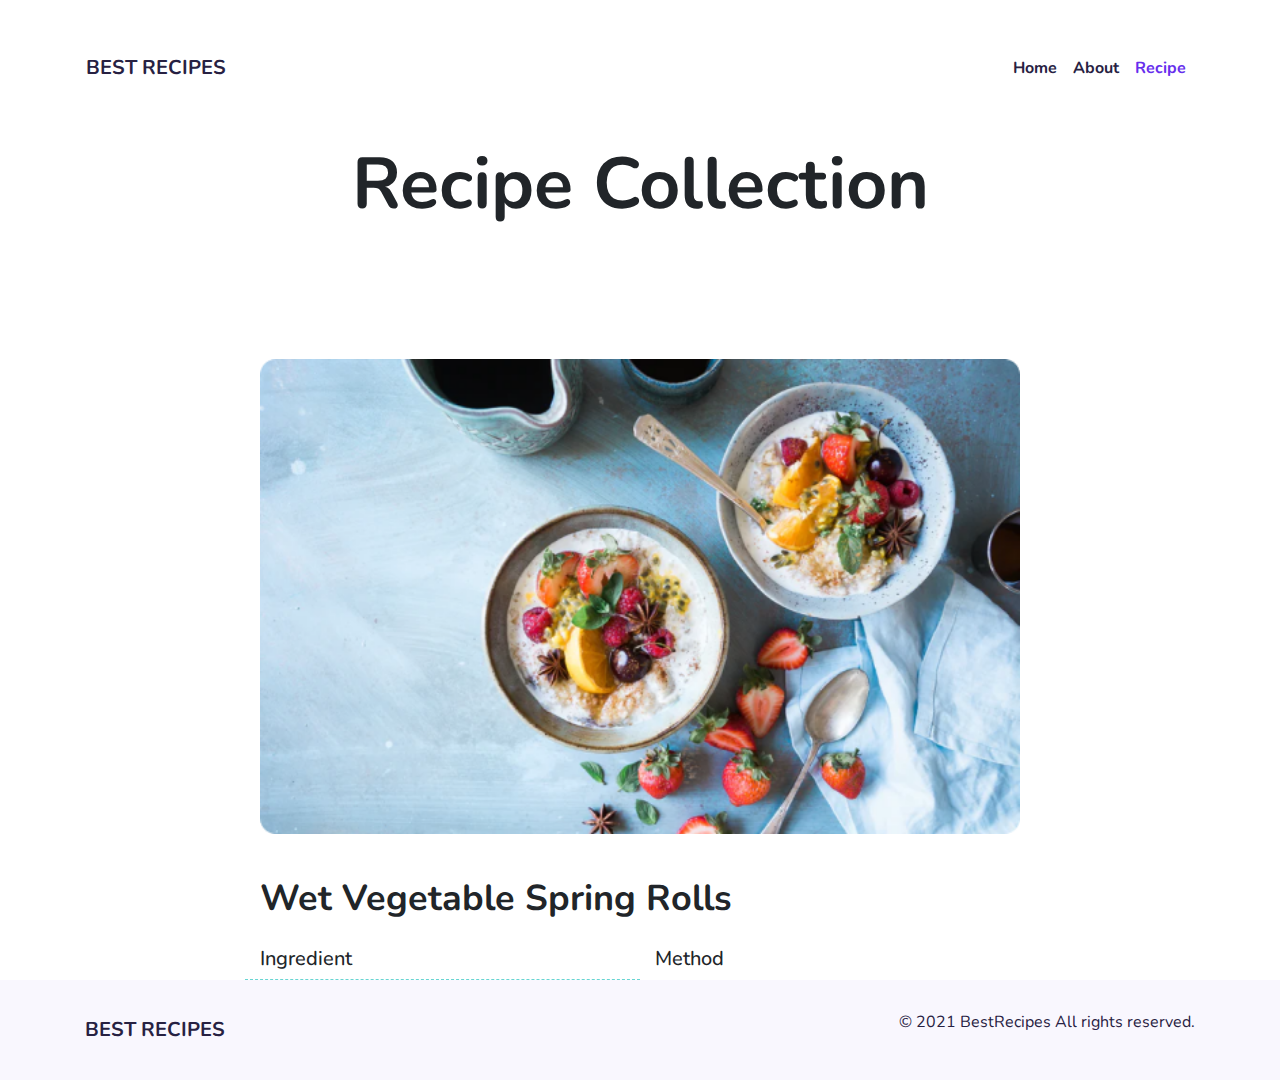
==== recipe.html @ c8ea43b0 "feat: create about page" ====
<!DOCTYPE html>
<html lang="en">
  <head>
    <meta charset="UTF-8" />
    <meta http-equiv="X-UA-Compatible" content="IE=edge" />
    <meta name="viewport" content="width=device-width, initial-scale=1.0" />
    <meta
      name="description"
      content="find recipes of very deliciouse food here"
    />
    <title>Recipe Collection</title>
    <link
      rel="stylesheet"
      href="https://cdn.jsdelivr.net/npm/bootstrap@4.0.0/dist/css/bootstrap.min.css"
      integrity="sha384-Gn5384xqQ1aoWXA+058RXPxPg6fy4IWvTNh0E263XmFcJlSAwiGgFAW/dAiS6JXm"
      crossorigin="anonymous"
    />
    <link
      rel="stylesheet"
      href="https://cdnjs.cloudflare.com/ajax/libs/font-awesome/6.4.0/css/all.min.css"
      integrity="sha512-iecdLmaskl7CVkqkXNQ/ZH/XLlvWZOJyj7Yy7tcenmpD1ypASozpmT/E0iPtmFIB46ZmdtAc9eNBvH0H/ZpiBw=="
      crossorigin="anonymous"
      referrerpolicy="no-referrer"
    />
    <link rel="preconnect" href="https://fonts.googleapis.com" />
    <link rel="preconnect" href="https://fonts.gstatic.com" crossorigin />
    <link
      href="https://fonts.googleapis.com/css2?family=Nunito:wght@400;700&display=swap"
      rel="stylesheet"
    />
    <link rel="stylesheet" href="/css/style.css" />
  </head>
  <body class="recipe-page">
    <nav class="container navbar navbar-expand-md">
      <a class="navbar-brand" href="/">BEST RECIPES</a>
      <button
        class="navbar-toggler"
        type="button"
        data-toggle="collapse"
        data-target="#navbarSupportedContent"
        aria-controls="navbarSupportedContent"
        aria-expanded="false"
        aria-label="Toggle navigation"
      >
        <span class="navbar-toggler-icon"></span>
      </button>

      <div class="collapse navbar-collapse" id="navbarSupportedContent">
        <ul class="navbar-nav ml-auto">
          <li class="nav-item">
            <a class="nav-link" href="/"
              >Home <span class="sr-only">(current)</span></a
            >
          </li>
          <li class="nav-item">
            <a class="nav-link" href="/about.html">About</a>
          </li>
          <li class="nav-item active">
            <a class="nav-link" href="/recipe.html">Recipe</a>
          </li>
        </ul>
      </div>
    </nav>

    <h1 class="text-center">Recipe Collection</h1>

    <div class="container">
      <div class="recipe-box">
        <img
          src="/images/food/Wet-Vegetable-Spring-Rolls-1.png"
          alt="Wet-Vegetable-Spring-Rolls"
        />
        <h3 class="mb-4">Wet Vegetable Spring Rolls</h3>
        <div class="row">
          <div class="recipe-ingredient col blue-dashed-border">
            <h5>Ingredient</h5>
          </div>
          <div class="recipe-method col">
            <h5>Method</h5>
          </div>
        </div>
      </div>
    </div>
    <footer>
      <div class="container d-flex justify-content-between">
        <a class="navbar-brand" href="/">BEST RECIPES</a>
        <div>
          <i class="fab fa-facebook-square"></i>
          <i class="fab fa-instagram"></i>
          <i class="fab fa-linkedin"></i>
        </div>
        <p>© 2021 BestRecipes All rights reserved.</p>
      </div>
    </footer>
    <script
      src="https://code.jquery.com/jquery-3.2.1.slim.min.js"
      integrity="sha384-KJ3o2DKtIkvYIK3UENzmM7KCkRr/rE9/Qpg6aAZGJwFDMVNA/GpGFF93hXpG5KkN"
      crossorigin="anonymous"
    ></script>
    <script
      src="https://cdn.jsdelivr.net/npm/popper.js@1.12.9/dist/umd/popper.min.js"
      integrity="sha384-ApNbgh9B+Y1QKtv3Rn7W3mgPxhU9K/ScQsAP7hUibX39j7fakFPskvXusvfa0b4Q"
      crossorigin="anonymous"
    ></script>
    <script
      src="https://cdn.jsdelivr.net/npm/bootstrap@4.0.0/dist/js/bootstrap.min.js"
      integrity="sha384-JZR6Spejh4U02d8jOt6vLEHfe/JQGiRRSQQxSfFWpi1MquVdAyjUar5+76PVCmYl"
      crossorigin="anonymous"
    ></script>
  </body>
</html>
---- css/style.css ----
:root {
  --primary: #662eed;
  --gray-text: #272142;
  --light-gray: #f9f7fe;
  --midnightblue: #272142;
}

body {
  font-family: "Nunito", sans-serif;
  margin: 0;
}

h1,
h2,
h3,
h4 {
  font-weight: 700;
}

h1 {
  font-size: 72px;
  line-height: 98px;
}

h2 {
  font-size: 64px;
  line-height: 87px;
}

h3 {
  font-size: 36px;
  line-height: 49px;
}

h4 {
  font-size: 24px;
  line-height: 33px;
}

@media (min-width: 992) {
  h1 {
    font-size: 52px;
    line-height: 60px;
  }

  h2 {
    font-size: 44px;
    line-height: 57px;
  }

  h3 {
    font-size: 36px;
    line-height: 30px;
  }

  h4 {
    font-size: 24px;
    line-height: 33px;
  }
}

nav {
  height: 135px;
  padding: 0;
  margin: 0;
}

.nav-link {
  font-weight: bold;
  color: var(--gray-text);
}

.nav-item.active > .nav-link {
  color: var(--primary);
}

.navbar-brand {
  font-weight: bold;
  color: var(--gray-text);
}

.banner-text {
  max-width: 560px;
  text-align: center;
}

.home-banner {
  display: flex;
  flex-direction: column;
  align-items: center;
  justify-content: center;
  height: 265px;
  color: white;
  margin-bottom: 100px;
  background-image: url("/images/recipe-baner.png");
  background-size: cover;
}

footer {
  background-color: var(--light-gray);
  padding: 30px 0;
  color: var(--midnightblue);
}

.about-page h2 {
  font-size: 72px;
  line-height: 98px;
  margin-bottom: 126px;
}

.about-page h1 {
  font-size: 47px;
  line-height: 87px;
}

.about-page .fav-recipe p {
  max-width: 450px;
  margin: 0 auto;
}

.follow-me {
  font-size: 18px;
}

.about-banner {
  margin-bottom: 100px;
}

@media (min-width: 992px) {
  .about-banner {
    padding: 0 100px;
  }
}

@media (max-width: 992px) {
  .about-page h2 {
    font-size: 52px;
    line-height: 60px;
  }

  .about-page h1 {
    font-size: 44px;
    line-height: 57px;
  }
}

.recipe-page h1{
  margin-bottom: 126px;
}

.recipe-box{
  max-width: 760px;
  margin: 0 auto;
}

.recipe-box img{
  margin-bottom: 40px;
  width: 100%;
}

.blue-dashed-border{
  border-bottom:1px dashed #67D5D2;
}
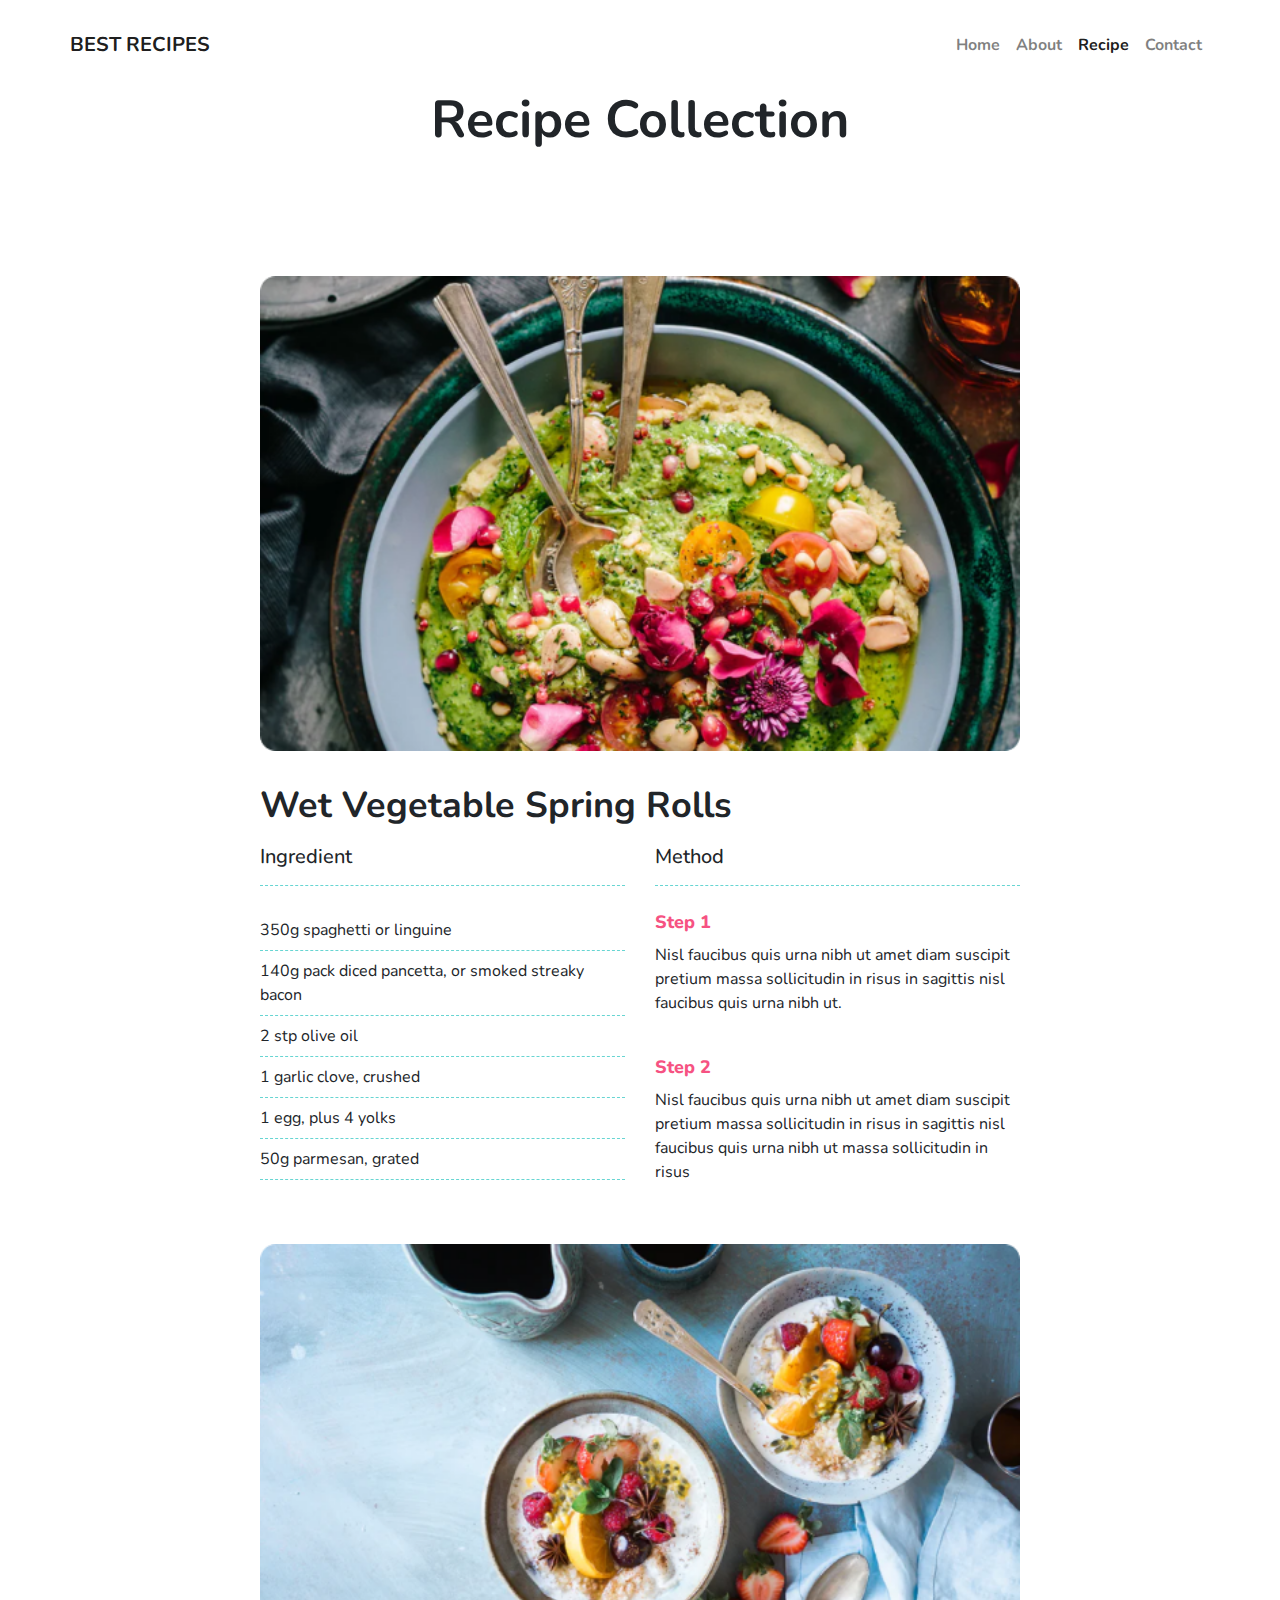
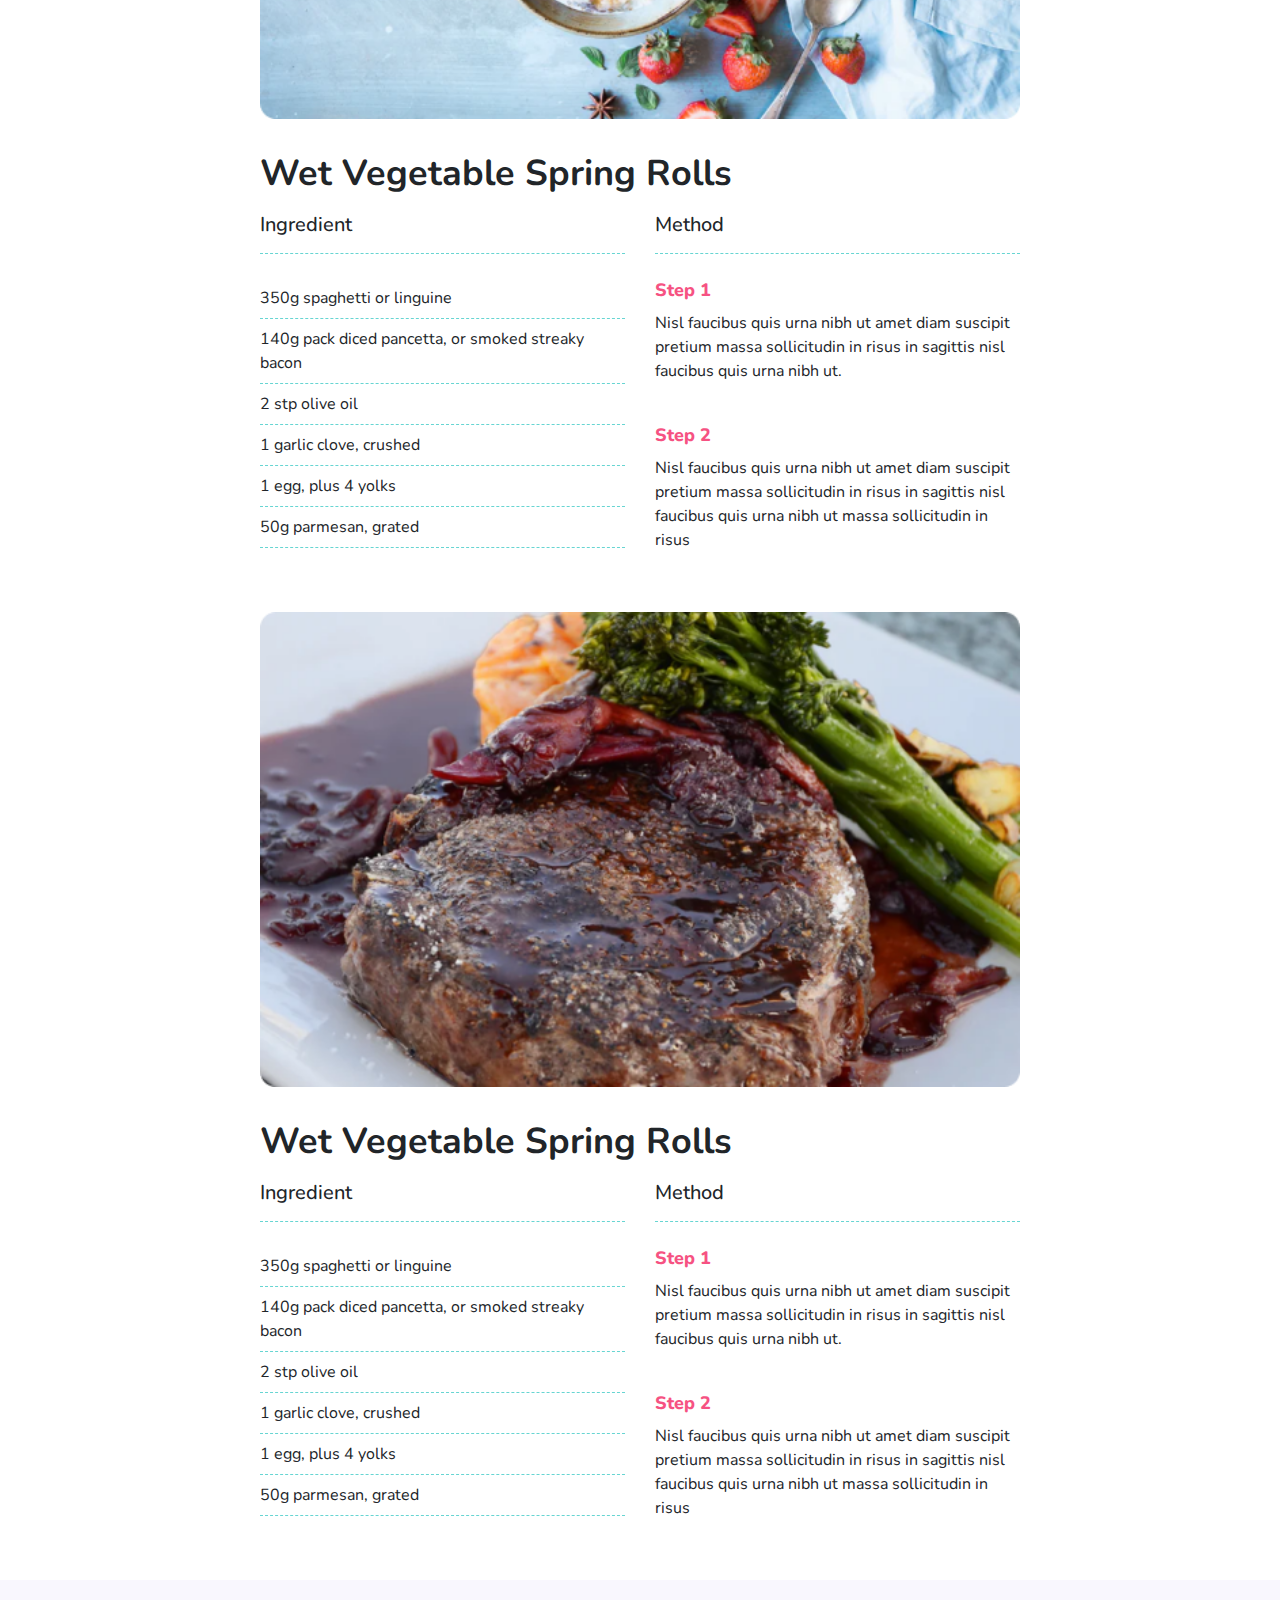
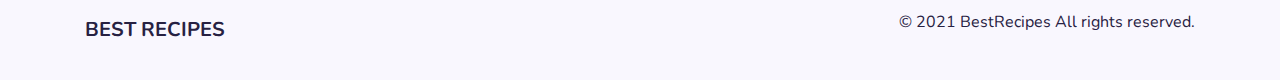
==== commit 68e39ca7: "project completed" ====
--- a/recipe.html
+++ b/recipe.html
@@ -31,7 +31,7 @@
     <link rel="stylesheet" href="/css/style.css" />
   </head>
   <body class="recipe-page">
-    <nav class="container navbar navbar-expand-md">
+    <nav class="container navbar navbar-light navbar-expand-md">
       <a class="navbar-brand" href="/">BEST RECIPES</a>
       <button
         class="navbar-toggler"
@@ -58,13 +58,58 @@
           <li class="nav-item active">
             <a class="nav-link" href="/recipe.html">Recipe</a>
           </li>
+          <li class="nav-item">
+            <a class="nav-link" href="/contact.html">Contact</a>
+          </li>
         </ul>
       </div>
     </nav>
 
-    <h1 class="text-center">Recipe Collection</h1>
+    <h1 class="text-center main-header">Recipe Collection</h1>
 
     <div class="container">
+      <div class="recipe-box">
+        <img
+          src="/images/food/Wet-Vegetable-Spring-Rolls-3.png"
+          alt="Wet-Vegetable-Spring-Rolls"
+        />
+        <h3 class="mb-4">Wet Vegetable Spring Rolls</h3>
+        <div class="row">
+          <div class="recipe-ingredient col-12 col-md-6">
+            <h5 class="blue-dashed-border mb-4 pb-3">Ingredient</h5>
+            <p class="blue-dashed-border m-0 py-2">
+              350g spaghetti or linguine
+            </p>
+            <p class="blue-dashed-border m-0 py-2">
+              140g pack diced pancetta, or smoked streaky bacon
+            </p>
+            <p class="blue-dashed-border m-0 py-2">2 stp olive oil</p>
+            <p class="blue-dashed-border m-0 py-2">1 garlic clove, crushed</p>
+            <p class="blue-dashed-border m-0 py-2">1 egg, plus 4 yolks</p>
+            <p class="blue-dashed-border m-0 py-2">50g parmesan, grated</p>
+          </div>
+          <div class="recipe-method col-12 col-md-6">
+            <h5 class="blue-dashed-border mb-4 pb-3 mt-5 mt-md-0">Method</h5>
+            <div class="method-steps">
+              <h6>Step 1</h6>
+              <p class="mb-0">
+                Nisl faucibus quis urna nibh ut amet diam suscipit pretium massa
+                sollicitudin in risus in sagittis nisl faucibus quis urna nibh
+                ut.
+              </p>
+            </div>
+            <div class="method-steps pt-3 mt-4">
+              <h6>Step 2</h6>
+              <p class="mb-0">
+                Nisl faucibus quis urna nibh ut amet diam suscipit pretium massa
+                sollicitudin in risus in sagittis nisl faucibus quis urna nibh
+                ut massa sollicitudin in risus
+              </p>
+            </div>
+          </div>
+        </div>
+      </div>
+
       <div class="recipe-box">
         <img
           src="/images/food/Wet-Vegetable-Spring-Rolls-1.png"
@@ -72,11 +117,79 @@
         />
         <h3 class="mb-4">Wet Vegetable Spring Rolls</h3>
         <div class="row">
-          <div class="recipe-ingredient col blue-dashed-border">
-            <h5>Ingredient</h5>
-          </div>
-          <div class="recipe-method col">
-            <h5>Method</h5>
+          <div class="recipe-ingredient col-12 col-md-6">
+            <h5 class="blue-dashed-border mb-4 pb-3">Ingredient</h5>
+            <p class="blue-dashed-border m-0 py-2">
+              350g spaghetti or linguine
+            </p>
+            <p class="blue-dashed-border m-0 py-2">
+              140g pack diced pancetta, or smoked streaky bacon
+            </p>
+            <p class="blue-dashed-border m-0 py-2">2 stp olive oil</p>
+            <p class="blue-dashed-border m-0 py-2">1 garlic clove, crushed</p>
+            <p class="blue-dashed-border m-0 py-2">1 egg, plus 4 yolks</p>
+            <p class="blue-dashed-border m-0 py-2">50g parmesan, grated</p>
+          </div>
+          <div class="recipe-method col-12 col-md-6">
+            <h5 class="blue-dashed-border mb-4 pb-3 mt-5 mt-md-0">Method</h5>
+            <div class="method-steps">
+              <h6>Step 1</h6>
+              <p class="mb-0">
+                Nisl faucibus quis urna nibh ut amet diam suscipit pretium massa
+                sollicitudin in risus in sagittis nisl faucibus quis urna nibh
+                ut.
+              </p>
+            </div>
+            <div class="method-steps pt-3 mt-4">
+              <h6>Step 2</h6>
+              <p class="mb-0">
+                Nisl faucibus quis urna nibh ut amet diam suscipit pretium massa
+                sollicitudin in risus in sagittis nisl faucibus quis urna nibh
+                ut massa sollicitudin in risus
+              </p>
+            </div>
+          </div>
+        </div>
+      </div>
+
+      <div class="recipe-box">
+        <img
+          src="/images/food/Wet-Vegetable-Spring-Rolls-2.png"
+          alt="Wet-Vegetable-Spring-Rolls"
+        />
+        <h3 class="mb-4">Wet Vegetable Spring Rolls</h3>
+        <div class="row">
+          <div class="recipe-ingredient col-12 col-md-6">
+            <h5 class="blue-dashed-border mb-4 pb-3">Ingredient</h5>
+            <p class="blue-dashed-border m-0 py-2">
+              350g spaghetti or linguine
+            </p>
+            <p class="blue-dashed-border m-0 py-2">
+              140g pack diced pancetta, or smoked streaky bacon
+            </p>
+            <p class="blue-dashed-border m-0 py-2">2 stp olive oil</p>
+            <p class="blue-dashed-border m-0 py-2">1 garlic clove, crushed</p>
+            <p class="blue-dashed-border m-0 py-2">1 egg, plus 4 yolks</p>
+            <p class="blue-dashed-border m-0 py-2">50g parmesan, grated</p>
+          </div>
+          <div class="recipe-method col-12 col-md-6">
+            <h5 class="blue-dashed-border mb-4 pb-3 mt-5 mt-md-0">Method</h5>
+            <div class="method-steps">
+              <h6>Step 1</h6>
+              <p class="mb-0">
+                Nisl faucibus quis urna nibh ut amet diam suscipit pretium massa
+                sollicitudin in risus in sagittis nisl faucibus quis urna nibh
+                ut.
+              </p>
+            </div>
+            <div class="method-steps pt-3 mt-4">
+              <h6>Step 2</h6>
+              <p class="mb-0">
+                Nisl faucibus quis urna nibh ut amet diam suscipit pretium massa
+                sollicitudin in risus in sagittis nisl faucibus quis urna nibh
+                ut massa sollicitudin in risus
+              </p>
+            </div>
           </div>
         </div>
       </div>
--- a/css/style.css
+++ b/css/style.css
@@ -3,6 +3,7 @@
   --gray-text: #272142;
   --light-gray: #f9f7fe;
   --midnightblue: #272142;
+  --deep-pink: #f65282;
 }
 
 body {
@@ -10,10 +11,12 @@
   margin: 0;
 }
 
+
 h1,
 h2,
 h3,
-h4 {
+h4,
+h6 {
   font-weight: 700;
 }
 
@@ -37,7 +40,13 @@
   line-height: 33px;
 }
 
-@media (min-width: 992) {
+h6 {
+  font-weight: 800;
+  font-size: 18px;
+  line-height: 25px;
+}
+
+@media (min-width: 992px) {
   h1 {
     font-size: 52px;
     line-height: 60px;
@@ -59,10 +68,10 @@
   }
 }
 
-nav {
-  height: 135px;
-  padding: 0;
-  margin: 0;
+.navbar {
+  /* height: 135px; */
+  padding: 25px 0;
+  /* margin: 0; */
 }
 
 .nav-link {
@@ -100,12 +109,20 @@
   background-color: var(--light-gray);
   padding: 30px 0;
   color: var(--midnightblue);
+  /* position: fixed;
+  bottom: 0;
+  width: 100%; */
+}
+
+@media (max-width: 992px) {
+  footer .container{
+    flex-direction: column;
+  }
 }
 
 .about-page h2 {
   font-size: 72px;
   line-height: 98px;
-  margin-bottom: 126px;
 }
 
 .about-page h1 {
@@ -144,20 +161,33 @@
   }
 }
 
-.recipe-page h1{
+.main-header {
   margin-bottom: 126px;
 }
 
-.recipe-box{
+.recipe-box {
   max-width: 760px;
   margin: 0 auto;
+  margin-bottom: 60px;
 }
 
-.recipe-box img{
+.recipe-box img {
   margin-bottom: 40px;
   width: 100%;
 }
 
-.blue-dashed-border{
-  border-bottom:1px dashed #67D5D2;
-}+.blue-dashed-border {
+  border-bottom: 1px dashed #67d5d2;
+}
+
+.method-steps h6 {
+  color: var(--deep-pink);
+}
+
+.main-content {
+  min-height: 90vh;
+}
+
+.contact-page .title {
+  color: var(--primary);
+}
